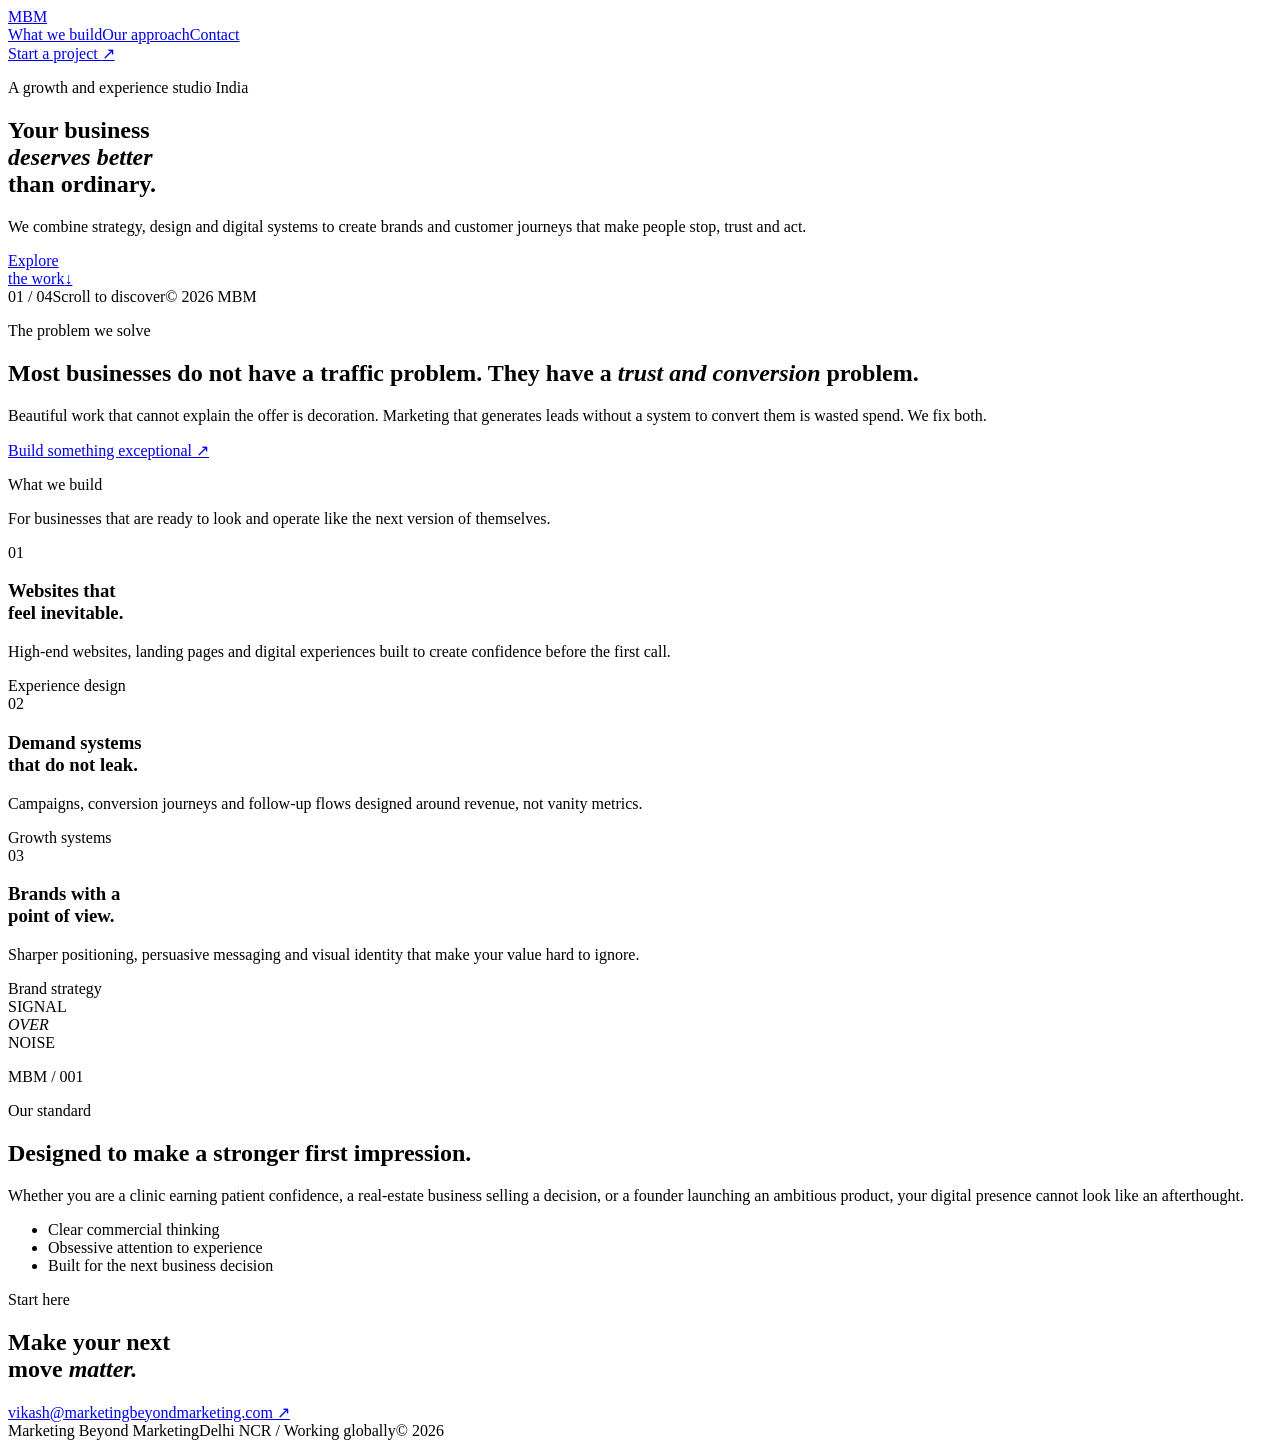
==== index.html @ a62ef7ad "Add initial Marketing Beyond Marketing website" ====
<!doctype html>
<html lang="en">
  <head>
    <meta charset="UTF-8" />
    <meta name="viewport" content="width=device-width, initial-scale=1.0" />
    <meta name="description" content="Marketing Beyond Marketing builds premium websites and growth systems for ambitious businesses." />
    <title>Marketing Beyond Marketing | Built to move business</title>
    <link rel="preconnect" href="https://fonts.googleapis.com" />
    <link rel="preconnect" href="https://fonts.gstatic.com" crossorigin />
    <link href="https://fonts.googleapis.com/css2?family=DM+Mono:wght@400;500&family=Manrope:wght@400;500;600;700;800&display=swap" rel="stylesheet" />
    <link rel="stylesheet" href="styles.css" />
  </head>
  <body>
    <div class="noise"></div>
    <header class="nav">
      <a class="brand" href="#top" aria-label="Marketing Beyond Marketing home"><span>MBM</span><i></i></a>
      <nav aria-label="Primary navigation"><a href="#work">What we build</a><a href="#approach">Our approach</a><a href="#contact">Contact</a></nav>
      <a class="nav-cta" href="#contact">Start a project <span>↗</span></a>
    </header>

    <main id="top">
      <section class="hero">
        <div class="orb orb-one"></div><div class="orb orb-two"></div>
        <p class="eyebrow reveal">A growth and experience studio <span></span> India</p>
        <h1 class="reveal delay-1">Your business<br /><em>deserves better</em><br />than ordinary.</h1>
        <div class="hero-bottom reveal delay-2">
          <p>We combine strategy, design and digital systems to create brands and customer journeys that make people stop, trust and act.</p>
          <a class="circle-link" href="#work" aria-label="Explore our work"><span>Explore<br />the work</span><b>↓</b></a>
        </div>
        <div class="hero-meta reveal delay-3"><span>01 / 04</span><span>Scroll to discover</span><span>© 2026 MBM</span></div>
      </section>

      <section class="statement" id="work">
        <p class="eyebrow">The problem we solve</p>
        <h2>Most businesses do not have a traffic problem. They have a <em>trust and conversion</em> problem.</h2>
        <div class="statement-grid">
          <p>Beautiful work that cannot explain the offer is decoration. Marketing that generates leads without a system to convert them is wasted spend. We fix both.</p>
          <a class="text-link" href="#contact">Build something exceptional <span>↗</span></a>
        </div>
      </section>

      <section class="capabilities">
        <div class="capability-title"><p class="eyebrow">What we build</p><p>For businesses that are ready to look and operate like the next version of themselves.</p></div>
        <article><span>01</span><h3>Websites that<br />feel inevitable.</h3><p>High-end websites, landing pages and digital experiences built to create confidence before the first call.</p><div class="line"></div><span class="tag">Experience design</span></article>
        <article><span>02</span><h3>Demand systems<br />that do not leak.</h3><p>Campaigns, conversion journeys and follow-up flows designed around revenue, not vanity metrics.</p><div class="line"></div><span class="tag">Growth systems</span></article>
        <article><span>03</span><h3>Brands with a<br />point of view.</h3><p>Sharper positioning, persuasive messaging and visual identity that make your value hard to ignore.</p><div class="line"></div><span class="tag">Brand strategy</span></article>
      </section>

      <section class="showcase" id="approach">
        <div class="showcase-art"><div class="grid"><span></span><span></span><span></span><span></span><span></span><span></span><span></span><span></span></div><div class="art-copy">SIGNAL<br /><em>OVER</em><br />NOISE</div><p>MBM / 001</p></div>
        <div class="showcase-copy"><p class="eyebrow">Our standard</p><h2>Designed to make a stronger first impression.</h2><p>Whether you are a clinic earning patient confidence, a real-estate business selling a decision, or a founder launching an ambitious product, your digital presence cannot look like an afterthought.</p><ul><li>Clear commercial thinking</li><li>Obsessive attention to experience</li><li>Built for the next business decision</li></ul></div>
      </section>

      <section class="contact" id="contact">
        <p class="eyebrow">Start here</p>
        <h2>Make your next<br />move <em>matter.</em></h2>
        <a class="email-link" href="mailto:vikash@marketingbeyondmarketing.com">vikash@marketingbeyondmarketing.com <span>↗</span></a>
        <div class="contact-foot"><span>Marketing Beyond Marketing</span><span>Delhi NCR / Working globally</span><span>© 2026</span></div>
      </section>
    </main>
    <script src="script.js"></script>
  </body>
</html>
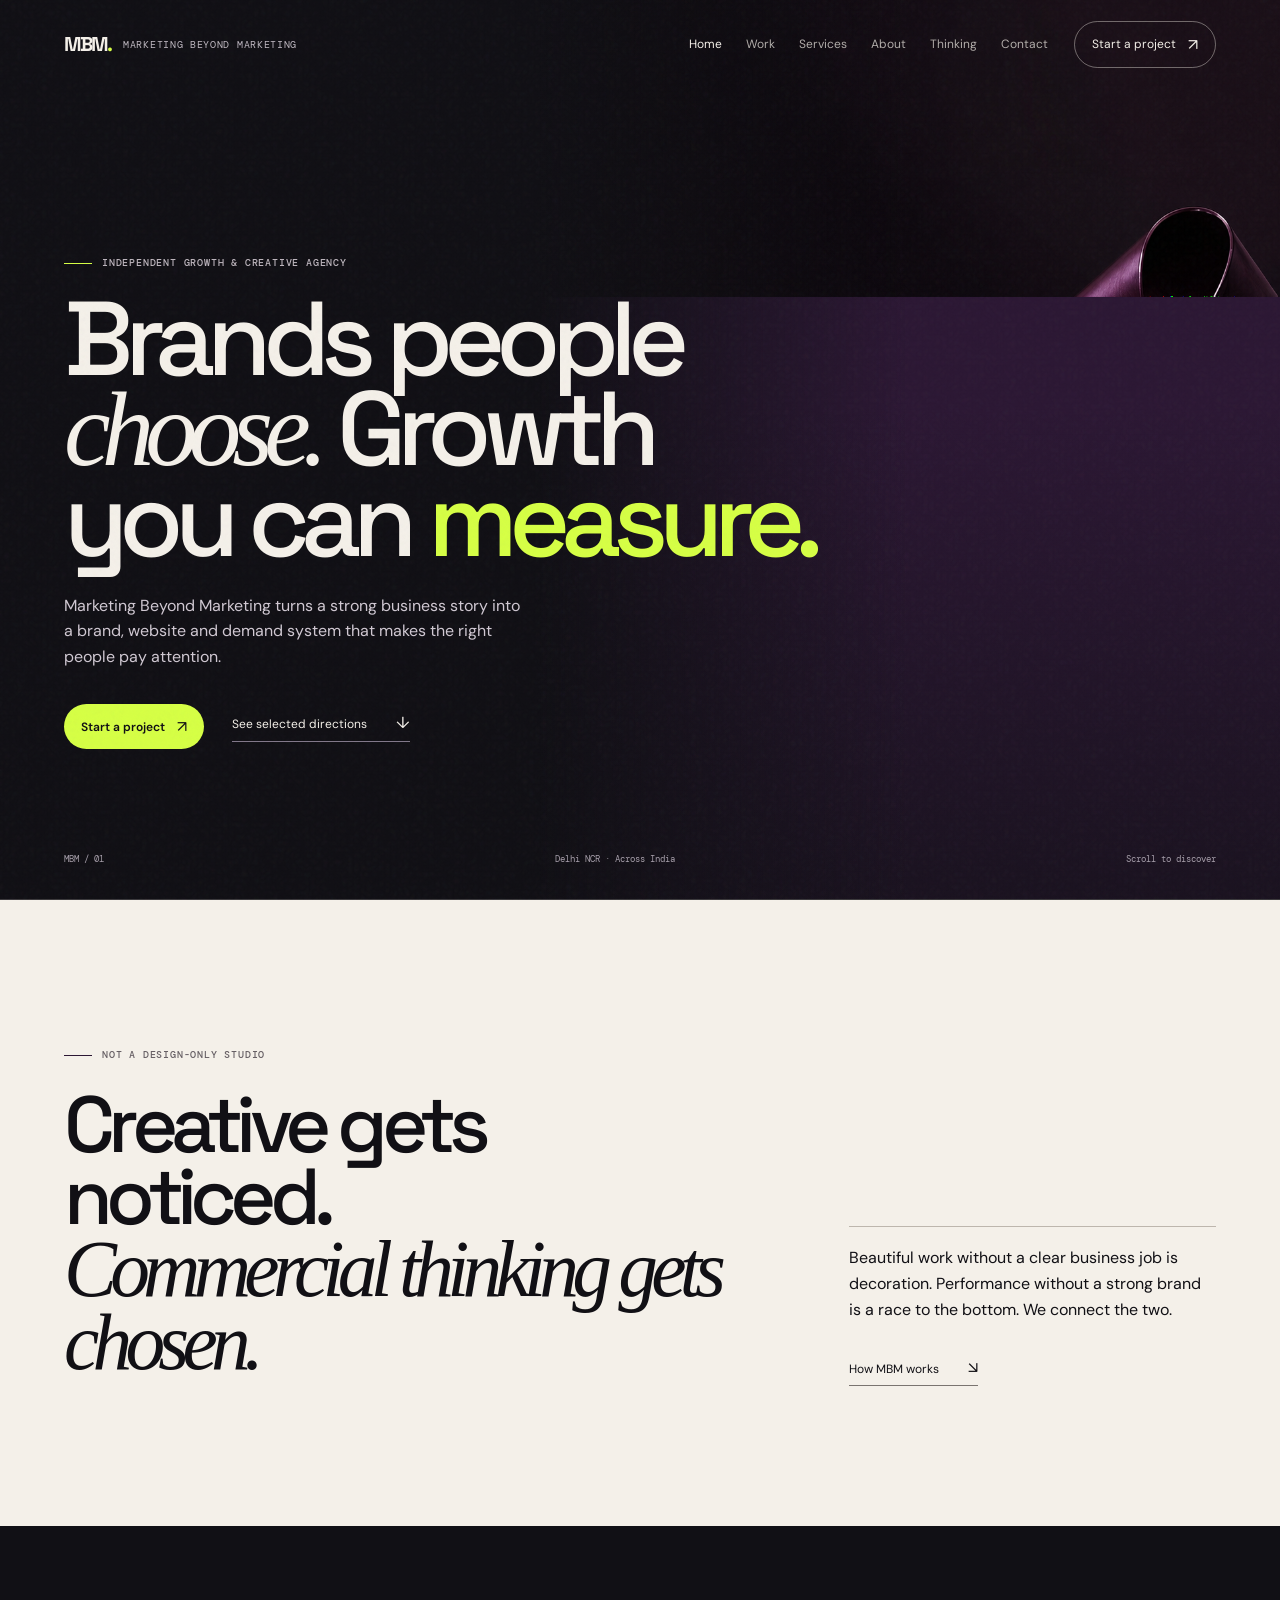
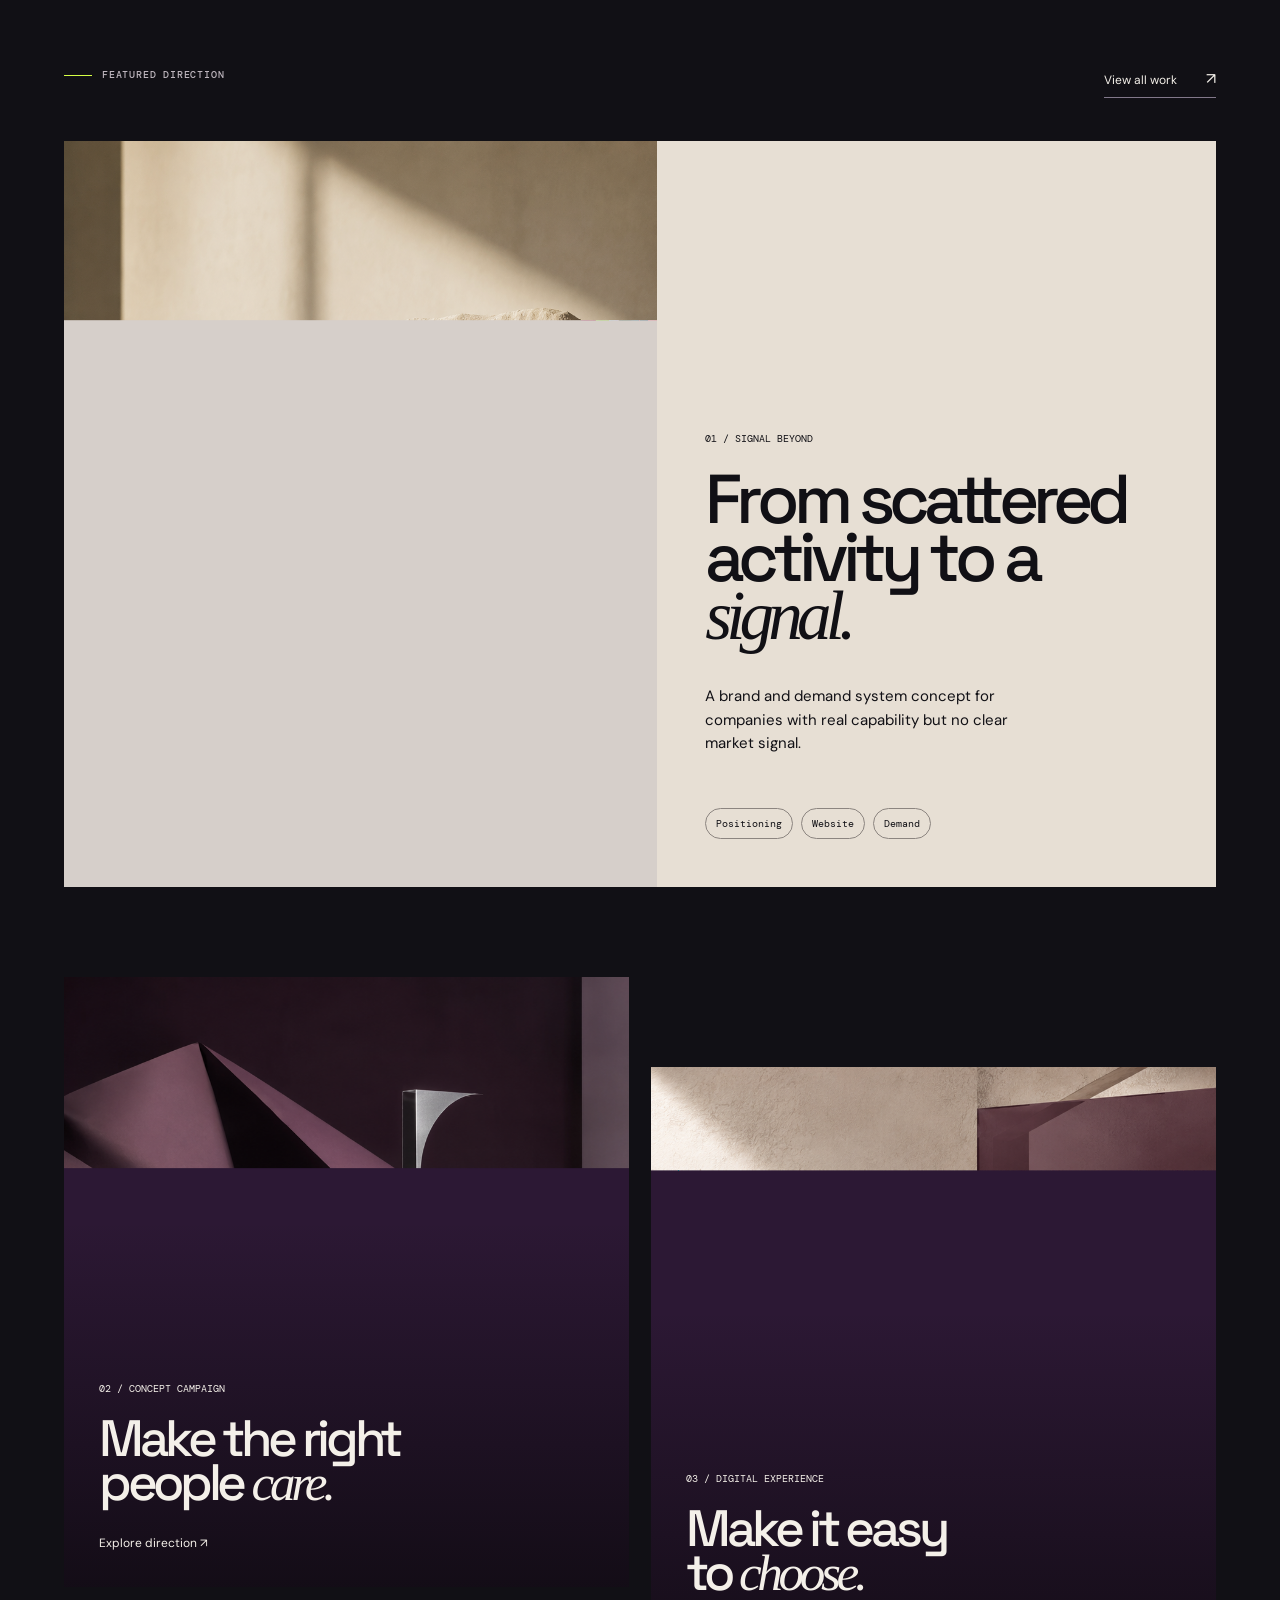
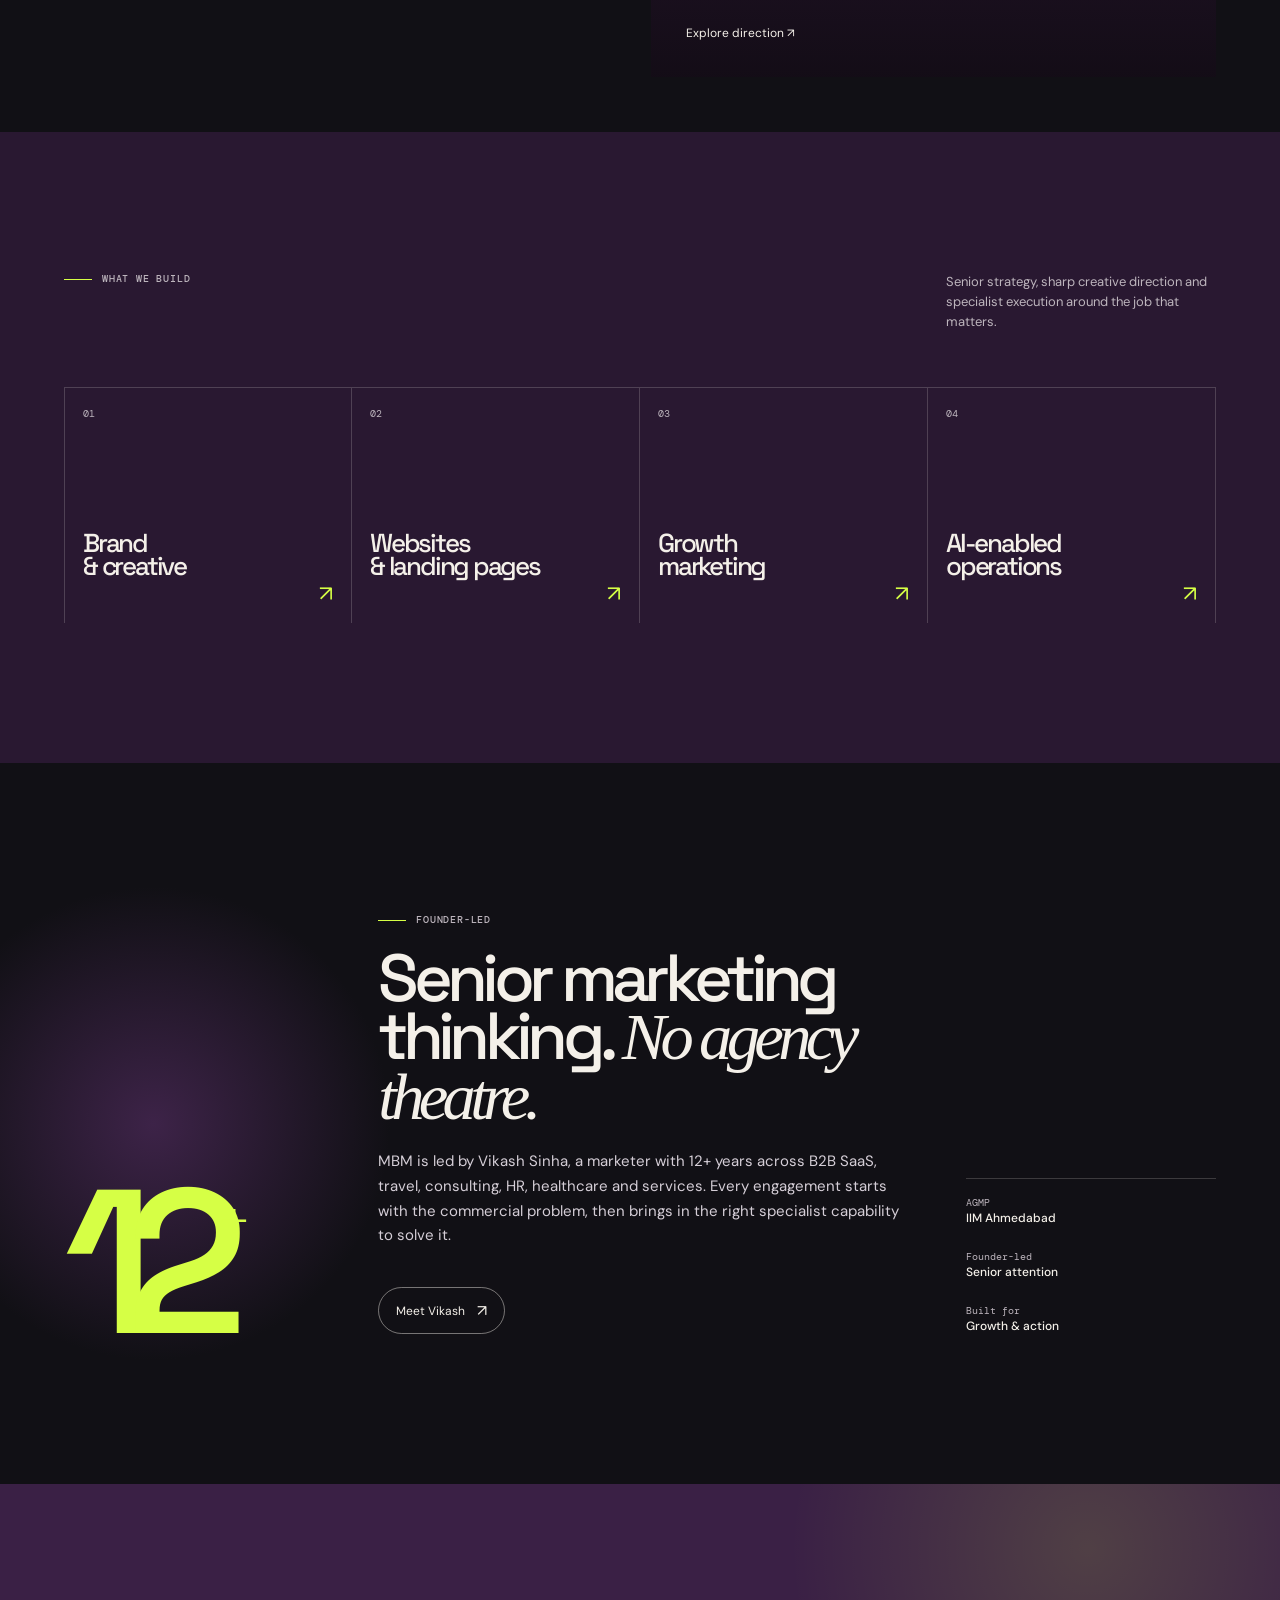
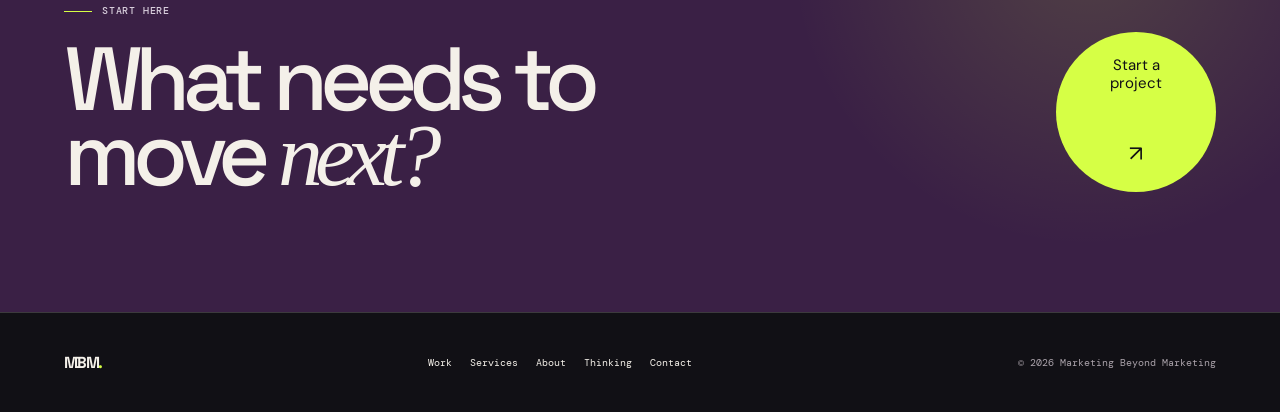
==== commit 9ef94ea0: "Publish MBM multi-page site and contact form" ====
--- a/index.html
+++ b/index.html
@@ -3,61 +3,215 @@
   <head>
     <meta charset="UTF-8" />
     <meta name="viewport" content="width=device-width, initial-scale=1.0" />
-    <meta name="description" content="Marketing Beyond Marketing builds premium websites and growth systems for ambitious businesses." />
-    <title>Marketing Beyond Marketing | Built to move business</title>
+    <meta
+      name="description"
+      content="Marketing Beyond Marketing is a founder-led growth and creative agency building brands, websites and demand systems."
+    />
+    <title>Marketing Beyond Marketing | Growth-led creative agency</title>
     <link rel="preconnect" href="https://fonts.googleapis.com" />
     <link rel="preconnect" href="https://fonts.gstatic.com" crossorigin />
-    <link href="https://fonts.googleapis.com/css2?family=DM+Mono:wght@400;500&family=Manrope:wght@400;500;600;700;800&display=swap" rel="stylesheet" />
+    <link
+      href="https://fonts.googleapis.com/css2?family=DM+Mono:wght@400;500&family=DM+Sans:opsz,wght@9..40,400;9..40,500;9..40,600;9..40,700&family=Space+Grotesk:wght@400;500;600;700&display=swap"
+      rel="stylesheet"
+    />
     <link rel="stylesheet" href="styles.css" />
   </head>
   <body>
-    <div class="noise"></div>
-    <header class="nav">
-      <a class="brand" href="#top" aria-label="Marketing Beyond Marketing home"><span>MBM</span><i></i></a>
-      <nav aria-label="Primary navigation"><a href="#work">What we build</a><a href="#approach">Our approach</a><a href="#contact">Contact</a></nav>
-      <a class="nav-cta" href="#contact">Start a project <span>↗</span></a>
+    <div class="grain" aria-hidden="true"></div>
+    <header class="nav shell">
+      <a
+        class="brand"
+        href="index.html"
+        aria-label="Marketing Beyond Marketing home"
+        ><span class="brand-mark">MBM</span
+        ><small>Marketing Beyond Marketing</small></a
+      ><button
+        class="menu-toggle"
+        aria-expanded="false"
+        aria-controls="site-menu"
+      >
+        Menu
+      </button>
+      <nav id="site-menu" aria-label="Primary navigation">
+        <a class="active" href="index.html">Home</a><a href="work.html">Work</a
+        ><a href="services.html">Services</a><a href="about.html">About</a
+        ><a href="thinking.html">Thinking</a><a href="contact.html">Contact</a>
+      </nav>
+      <a class="nav-cta" href="contact.html">Start a project <b>↗</b></a>
     </header>
-
-    <main id="top">
-      <section class="hero">
-        <div class="orb orb-one"></div><div class="orb orb-two"></div>
-        <p class="eyebrow reveal">A growth and experience studio <span></span> India</p>
-        <h1 class="reveal delay-1">Your business<br /><em>deserves better</em><br />than ordinary.</h1>
-        <div class="hero-bottom reveal delay-2">
-          <p>We combine strategy, design and digital systems to create brands and customer journeys that make people stop, trust and act.</p>
-          <a class="circle-link" href="#work" aria-label="Explore our work"><span>Explore<br />the work</span><b>↓</b></a>
-        </div>
-        <div class="hero-meta reveal delay-3"><span>01 / 04</span><span>Scroll to discover</span><span>© 2026 MBM</span></div>
-      </section>
-
-      <section class="statement" id="work">
-        <p class="eyebrow">The problem we solve</p>
-        <h2>Most businesses do not have a traffic problem. They have a <em>trust and conversion</em> problem.</h2>
-        <div class="statement-grid">
-          <p>Beautiful work that cannot explain the offer is decoration. Marketing that generates leads without a system to convert them is wasted spend. We fix both.</p>
-          <a class="text-link" href="#contact">Build something exceptional <span>↗</span></a>
-        </div>
-      </section>
-
+    <main>
+      <section class="hero shell">
+        <div class="hero-copy">
+          <p class="eyebrow">
+            <span></span>Independent growth &amp; creative agency
+          </p>
+          <h1>
+            Brands people<br /><em>choose.</em> Growth<br />you can
+            <strong>measure.</strong>
+          </h1>
+          <p class="hero-intro">
+            Marketing Beyond Marketing turns a strong business story into a
+            brand, website and demand system that makes the right people pay
+            attention.
+          </p>
+          <div class="hero-actions">
+            <a class="button lime" href="contact.html"
+              >Start a project <b>↗</b></a
+            ><a class="text-arrow" href="work.html"
+              >See selected directions <b>↓</b></a
+            >
+          </div>
+        </div>
+        <div class="hero-visual">
+          <img
+            src="assets/mbm-hero-editorial-v2.png"
+            alt="Editorial plum sculpture with lime and chrome accents"
+          />
+        </div>
+        <div class="hero-index">
+          <span>MBM / 01</span><span>Delhi NCR · Across India</span
+          ><span>Scroll to discover</span>
+        </div>
+      </section>
+      <section class="statement">
+        <div class="shell">
+          <p class="eyebrow dark"><span></span>Not a design-only studio</p>
+          <div class="statement-grid">
+            <h2>
+              Creative gets noticed.<br /><em
+                >Commercial thinking gets chosen.</em
+              >
+            </h2>
+            <div>
+              <p>
+                Beautiful work without a clear business job is decoration.
+                Performance without a strong brand is a race to the bottom. We
+                connect the two.
+              </p>
+              <a class="text-arrow dark-link" href="services.html"
+                >How MBM works <b>↘</b></a
+              >
+            </div>
+          </div>
+        </div>
+      </section>
+      <section class="feature shell">
+        <div class="section-label">
+          <p class="eyebrow"><span></span>Featured direction</p>
+          <a class="text-arrow" href="work.html">View all work <b>↗</b></a>
+        </div>
+        <article class="feature-card">
+          <div class="feature-image">
+            <img
+              src="assets/mbm-signal-study-v1.png"
+              alt="Editorial sculptural brand study in ivory plum cobalt and lime"
+            />
+          </div>
+          <div class="feature-copy">
+            <span>01 / Signal beyond</span>
+            <h2>From scattered<br />activity to a <em>signal.</em></h2>
+            <p>
+              A brand and demand system concept for companies with real
+              capability but no clear market signal.
+            </p>
+            <div class="tags">
+              <b>Positioning</b><b>Website</b><b>Demand</b>
+            </div>
+          </div>
+        </article>
+      </section>
+      <section class="split-work shell">
+        <div class="work-card">
+          <img
+            src="assets/mbm-campaign-concept-v1.png"
+            alt="Concept campaign visual in plum and lime"
+          />
+          <div>
+            <span>02 / Concept campaign</span>
+            <h3>Make the right<br />people <em>care.</em></h3>
+            <a href="work.html">Explore direction ↗</a>
+          </div>
+        </div>
+        <div class="work-card offset">
+          <img
+            src="assets/mbm-web-concept-v1.png"
+            alt="Premium website experience concept on devices"
+          />
+          <div>
+            <span>03 / Digital experience</span>
+            <h3>Make it easy<br />to <em>choose.</em></h3>
+            <a href="work.html">Explore direction ↗</a>
+          </div>
+        </div>
+      </section>
       <section class="capabilities">
-        <div class="capability-title"><p class="eyebrow">What we build</p><p>For businesses that are ready to look and operate like the next version of themselves.</p></div>
-        <article><span>01</span><h3>Websites that<br />feel inevitable.</h3><p>High-end websites, landing pages and digital experiences built to create confidence before the first call.</p><div class="line"></div><span class="tag">Experience design</span></article>
-        <article><span>02</span><h3>Demand systems<br />that do not leak.</h3><p>Campaigns, conversion journeys and follow-up flows designed around revenue, not vanity metrics.</p><div class="line"></div><span class="tag">Growth systems</span></article>
-        <article><span>03</span><h3>Brands with a<br />point of view.</h3><p>Sharper positioning, persuasive messaging and visual identity that make your value hard to ignore.</p><div class="line"></div><span class="tag">Brand strategy</span></article>
-      </section>
-
-      <section class="showcase" id="approach">
-        <div class="showcase-art"><div class="grid"><span></span><span></span><span></span><span></span><span></span><span></span><span></span><span></span></div><div class="art-copy">SIGNAL<br /><em>OVER</em><br />NOISE</div><p>MBM / 001</p></div>
-        <div class="showcase-copy"><p class="eyebrow">Our standard</p><h2>Designed to make a stronger first impression.</h2><p>Whether you are a clinic earning patient confidence, a real-estate business selling a decision, or a founder launching an ambitious product, your digital presence cannot look like an afterthought.</p><ul><li>Clear commercial thinking</li><li>Obsessive attention to experience</li><li>Built for the next business decision</li></ul></div>
-      </section>
-
-      <section class="contact" id="contact">
-        <p class="eyebrow">Start here</p>
-        <h2>Make your next<br />move <em>matter.</em></h2>
-        <a class="email-link" href="mailto:vikash@marketingbeyondmarketing.com">vikash@marketingbeyondmarketing.com <span>↗</span></a>
-        <div class="contact-foot"><span>Marketing Beyond Marketing</span><span>Delhi NCR / Working globally</span><span>© 2026</span></div>
+        <div class="shell">
+          <div class="section-label">
+            <p class="eyebrow"><span></span>What we build</p>
+            <p class="caption">
+              Senior strategy, sharp creative direction and specialist execution
+              around the job that matters.
+            </p>
+          </div>
+          <div class="capability-grid">
+            <a href="services.html"
+              ><span>01</span>
+              <h3>Brand<br />&amp; creative</h3>
+              <i>↗</i></a
+            ><a href="services.html"
+              ><span>02</span>
+              <h3>Websites<br />&amp; landing pages</h3>
+              <i>↗</i></a
+            ><a href="services.html"
+              ><span>03</span>
+              <h3>Growth<br />marketing</h3>
+              <i>↗</i></a
+            ><a href="services.html"
+              ><span>04</span>
+              <h3>AI-enabled<br />operations</h3>
+              <i>↗</i></a
+            >
+          </div>
+        </div>
+      </section>
+      <section class="founder shell">
+        <div class="founder-count">12<span>+</span></div>
+        <div>
+          <p class="eyebrow"><span></span>Founder-led</p>
+          <h2>Senior marketing<br />thinking. <em>No agency theatre.</em></h2>
+          <p>
+            MBM is led by Vikash Sinha, a marketer with 12+ years across B2B
+            SaaS, travel, consulting, HR, healthcare and services. Every
+            engagement starts with the commercial problem, then brings in the
+            right specialist capability to solve it.
+          </p>
+          <a class="button outline" href="about.html">Meet Vikash <b>↗</b></a>
+        </div>
+        <div class="credential-list">
+          <span>AGMP<br /><b>IIM Ahmedabad</b></span
+          ><span>Founder-led<br /><b>Senior attention</b></span
+          ><span>Built for<br /><b>Growth &amp; action</b></span>
+        </div>
+      </section>
+      <section class="cta-panel shell">
+        <div>
+          <p class="eyebrow"><span></span>Start here</p>
+          <h2>What needs to<br />move <em>next?</em></h2>
+        </div>
+        <a class="circle-link" href="contact.html"
+          >Start a<br />project <b>↗</b></a
+        >
       </section>
     </main>
+    <footer class="footer shell">
+      <a class="brand" href="index.html"><span class="brand-mark">MBM</span></a>
+      <div>
+        <a href="work.html">Work</a><a href="services.html">Services</a
+        ><a href="about.html">About</a><a href="thinking.html">Thinking</a
+        ><a href="contact.html">Contact</a>
+      </div>
+      <span>© 2026 Marketing Beyond Marketing</span>
+    </footer>
     <script src="script.js"></script>
   </body>
 </html>
--- a/styles.css
+++ b/styles.css
@@ -0,0 +1,1036 @@
+:root {
+  --ink: #111015;
+  --plum: #2c1834;
+  --paper: #f4f0e9;
+  --lime: #d6ff45;
+  --muted: #bdb5bd;
+  --line: rgba(244, 240, 233, 0.19);
+  --serif: Georgia, "Times New Roman", serif;
+}
+
+* {
+  box-sizing: border-box;
+}
+html {
+  scroll-behavior: smooth;
+}
+body {
+  margin: 0;
+  background: var(--ink);
+  color: var(--paper);
+  font-family: "DM Sans", sans-serif;
+  overflow-x: hidden;
+}
+.shell {
+  padding-left: 5vw;
+  padding-right: 5vw;
+}
+.grain {
+  position: fixed;
+  inset: 0;
+  z-index: 50;
+  opacity: 0.035;
+  pointer-events: none;
+  background-image: url("data:image/svg+xml,%3Csvg viewBox='0 0 180 180' xmlns='http://www.w3.org/2000/svg'%3E%3Cfilter id='n'%3E%3CfeTurbulence baseFrequency='.8' numOctaves='3' stitchTiles='stitch'/%3E%3C/filter%3E%3Crect width='100%25' height='100%25' filter='url(%23n)'/%3E%3C/svg%3E");
+}
+.nav {
+  height: 88px;
+  display: flex;
+  align-items: center;
+  gap: 26px;
+  position: absolute;
+  inset: 0 0 auto;
+  z-index: 10;
+}
+.brand {
+  color: var(--paper);
+  text-decoration: none;
+  display: flex;
+  align-items: center;
+  gap: 12px;
+}
+.brand-mark {
+  font:
+    700 20px "Space Grotesk",
+    sans-serif;
+  letter-spacing: -0.1em;
+}
+.brand-mark::after {
+  content: ".";
+  color: var(--lime);
+}
+.brand small {
+  font:
+    10px "DM Mono",
+    monospace;
+  text-transform: uppercase;
+  letter-spacing: 0.07em;
+  color: #bfb8c1;
+}
+.nav nav {
+  display: flex;
+  gap: 24px;
+  margin-left: auto;
+}
+.nav nav a,
+.footer a {
+  font-size: 12px;
+  color: var(--paper);
+  text-decoration: none;
+}
+.nav nav a {
+  opacity: 0.7;
+}
+.nav nav a:hover,
+.nav nav a.active {
+  opacity: 1;
+}
+.nav-cta,
+.button {
+  display: inline-flex;
+  align-items: center;
+  gap: 12px;
+  text-decoration: none;
+  border-radius: 99px;
+  padding: 12px 17px;
+  font-size: 12px;
+}
+.nav-cta {
+  color: var(--paper);
+  border: 1px solid rgba(244, 240, 233, 0.4);
+}
+.button b,
+.nav-cta b {
+  font-size: 16px;
+  font-weight: 400;
+}
+.menu-toggle {
+  display: none;
+}
+.hero {
+  min-height: 100svh;
+  padding-top: 140px;
+  padding-bottom: 34px;
+  position: relative;
+  display: flex;
+  align-items: center;
+  border-bottom: 1px solid var(--line);
+  overflow: hidden;
+}
+.hero-copy {
+  width: 68%;
+  z-index: 2;
+  position: relative;
+}
+.eyebrow {
+  margin: 0;
+  font:
+    500 10px "DM Mono",
+    monospace;
+  text-transform: uppercase;
+  letter-spacing: 0.08em;
+  color: var(--muted);
+}
+.eyebrow span {
+  width: 28px;
+  height: 1px;
+  background: var(--lime);
+  display: inline-block;
+  margin-right: 10px;
+  vertical-align: middle;
+}
+.hero h1,
+h2,
+h3 {
+  font-family: "Space Grotesk", sans-serif;
+  letter-spacing: -0.085em;
+  font-weight: 500;
+}
+.hero h1 {
+  font-size: clamp(58px, 8.2vw, 132px);
+  line-height: 0.86;
+  margin: 25px 0 27px;
+  max-width: 980px;
+}
+.hero h1 em,
+h2 em,
+h3 em {
+  font-family: var(--serif);
+  font-weight: 400;
+}
+.hero h1 strong {
+  color: var(--lime);
+  font-weight: 500;
+}
+.hero-intro {
+  max-width: 460px;
+  color: #d1c9d3;
+  line-height: 1.62;
+  font-size: 16px;
+}
+.hero-actions {
+  display: flex;
+  align-items: center;
+  gap: 28px;
+  margin-top: 34px;
+}
+.lime {
+  color: var(--ink);
+  background: var(--lime);
+  font-weight: 600;
+}
+.outline {
+  color: var(--paper);
+  border: 1px solid rgba(244, 240, 233, 0.45);
+}
+.text-arrow {
+  color: var(--paper);
+  text-decoration: none;
+  border-bottom: 1px solid #82788a;
+  padding-bottom: 8px;
+  font-size: 12px;
+}
+.text-arrow b {
+  font-size: 16px;
+  font-weight: 400;
+  margin-left: 26px;
+}
+.hero-visual {
+  position: absolute;
+  inset: 0 0 0 auto;
+  width: 58%;
+  background: var(--plum);
+}
+.hero-visual::after {
+  content: "";
+  position: absolute;
+  inset: 0;
+  background:
+    linear-gradient(90deg, var(--ink), transparent 50%),
+    linear-gradient(0deg, rgba(17, 16, 21, 0.65), transparent 55%);
+}
+.hero-visual img {
+  width: 100%;
+  height: 100%;
+  object-fit: cover;
+}
+.hero-index {
+  position: absolute;
+  z-index: 2;
+  bottom: 34px;
+  left: 5vw;
+  right: 5vw;
+  display: flex;
+  justify-content: space-between;
+  color: #a8a0ac;
+  font:
+    9px "DM Mono",
+    monospace;
+}
+.statement {
+  background: var(--paper);
+  color: var(--ink);
+  padding: 148px 0;
+}
+.eyebrow.dark {
+  color: #665f64;
+}
+.eyebrow.dark span {
+  background: var(--plum);
+}
+.statement-grid {
+  display: grid;
+  grid-template-columns: 1.3fr 0.7fr;
+  gap: 8vw;
+  align-items: end;
+  margin-top: 28px;
+}
+.statement h2 {
+  font-size: clamp(43px, 6.2vw, 98px);
+  line-height: 0.91;
+  margin: 0;
+}
+.statement-grid > div {
+  border-top: 1px solid #bdb6ad;
+  padding-top: 18px;
+}
+.statement-grid p {
+  font-size: 16px;
+  line-height: 1.62;
+  margin: 0 0 34px;
+}
+.dark-link {
+  color: var(--ink);
+  border-color: #7a7470;
+}
+.section-label {
+  display: flex;
+  justify-content: space-between;
+  align-items: start;
+  gap: 25px;
+}
+.caption {
+  max-width: 270px;
+  margin: 0;
+  color: var(--muted);
+  font-size: 13px;
+  line-height: 1.55;
+}
+.feature {
+  padding-top: 142px;
+  padding-bottom: 90px;
+}
+.feature-card {
+  display: grid;
+  grid-template-columns: 1.03fr 0.97fr;
+  min-height: 655px;
+  margin-top: 43px;
+  background: #e7dfd4;
+  color: var(--ink);
+}
+.feature-image {
+  overflow: hidden;
+  background: #d6cfca;
+}
+.feature-image img {
+  width: 100%;
+  height: 100%;
+  object-fit: cover;
+}
+.feature-copy {
+  padding: 48px;
+  display: flex;
+  flex-direction: column;
+  justify-content: end;
+}
+.feature-copy > span,
+.work-card span {
+  font:
+    10px "DM Mono",
+    monospace;
+  text-transform: uppercase;
+}
+.feature-copy h2 {
+  font-size: clamp(48px, 5.4vw, 86px);
+  line-height: 0.84;
+  margin: 25px 0;
+}
+.feature-copy p {
+  max-width: 340px;
+  font-size: 15px;
+  line-height: 1.55;
+}
+.tags {
+  display: flex;
+  flex-wrap: wrap;
+  gap: 8px;
+  margin-top: 38px;
+}
+.tags b {
+  font:
+    10px "DM Mono",
+    monospace;
+  border: 1px solid #8c8580;
+  border-radius: 20px;
+  padding: 8px 10px;
+  font-weight: 400;
+}
+.split-work {
+  display: grid;
+  grid-template-columns: 1fr 1fr;
+  gap: 22px;
+  padding-bottom: 145px;
+}
+.work-card {
+  position: relative;
+  min-height: 610px;
+  overflow: hidden;
+  background: var(--plum);
+}
+.work-card.offset {
+  transform: translateY(90px);
+}
+.work-card::after {
+  content: "";
+  position: absolute;
+  inset: 0;
+  background: linear-gradient(0deg, rgba(14, 10, 16, 0.82), transparent 60%);
+}
+.work-card img {
+  width: 100%;
+  height: 100%;
+  position: absolute;
+  object-fit: cover;
+}
+.work-card > div {
+  position: absolute;
+  z-index: 2;
+  bottom: 35px;
+  left: 35px;
+  right: 35px;
+}
+.work-card h3 {
+  font-size: clamp(35px, 4vw, 63px);
+  line-height: 0.86;
+  margin: 20px 0 26px;
+}
+.work-card a {
+  color: var(--paper);
+  font-size: 12px;
+  text-decoration: none;
+}
+.capabilities {
+  padding: 140px 0;
+  background: #291831;
+}
+.capability-grid {
+  display: grid;
+  grid-template-columns: repeat(4, 1fr);
+  margin-top: 54px;
+  border-top: 1px solid var(--line);
+}
+.capability-grid a {
+  min-height: 235px;
+  padding: 19px 18px 15px;
+  border-right: 1px solid var(--line);
+  display: flex;
+  flex-direction: column;
+  text-decoration: none;
+  color: var(--paper);
+  transition: background 0.25s;
+}
+.capability-grid a:first-child {
+  border-left: 1px solid var(--line);
+}
+.capability-grid a:hover {
+  background: #3a2244;
+}
+.capability-grid span {
+  font:
+    10px "DM Mono",
+    monospace;
+  color: var(--muted);
+}
+.capability-grid h3 {
+  font-size: 26px;
+  line-height: 0.9;
+  margin: auto 0 0;
+}
+.capability-grid i {
+  align-self: end;
+  font-style: normal;
+  color: var(--lime);
+  font-size: 22px;
+}
+.founder {
+  padding-top: 150px;
+  padding-bottom: 150px;
+  display: grid;
+  grid-template-columns: 0.55fr 1.15fr 0.55fr;
+  gap: 5vw;
+  align-items: end;
+  background: radial-gradient(circle at 12% 50%, #3d2348, transparent 20%);
+}
+.founder-count {
+  font:
+    600 clamp(128px, 16vw, 245px) "Space Grotesk",
+    sans-serif;
+  letter-spacing: -0.14em;
+  color: var(--lime);
+  line-height: 0.7;
+}
+.founder-count span {
+  font: clamp(38px, 4vw, 70px) var(--serif);
+  vertical-align: top;
+}
+.founder h2 {
+  font-size: clamp(42px, 5.2vw, 80px);
+  line-height: 0.88;
+  margin: 23px 0;
+}
+.founder div > p:not(.eyebrow) {
+  font-size: 15px;
+  line-height: 1.65;
+  color: #d5ced7;
+  max-width: 540px;
+}
+.founder .button {
+  margin-top: 24px;
+}
+.credential-list {
+  border-top: 1px solid var(--line);
+  padding-top: 16px;
+  display: grid;
+  gap: 23px;
+}
+.credential-list span {
+  font:
+    10px "DM Mono",
+    monospace;
+  color: var(--muted);
+  line-height: 1.5;
+}
+.credential-list b {
+  font:
+    500 12px "DM Sans",
+    sans-serif;
+  color: var(--paper);
+}
+.cta-panel {
+  padding-top: 120px;
+  padding-bottom: 120px;
+  background:
+    radial-gradient(circle at 85% 15%, rgba(214, 255, 69, 0.14), transparent 26%),
+    #3a2045;
+  display: flex;
+  justify-content: space-between;
+  align-items: end;
+}
+.cta-panel .eyebrow {
+  color: #d8cedc;
+}
+.cta-panel .eyebrow span {
+  background: var(--lime);
+}
+.cta-panel h2 {
+  font-size: clamp(53px, 7vw, 110px);
+  line-height: 0.83;
+  margin: 25px 0 0;
+}
+.circle-link {
+  width: 160px;
+  height: 160px;
+  background: var(--lime);
+  border-radius: 50%;
+  display: grid;
+  place-items: center;
+  text-align: center;
+  color: var(--ink);
+  font-size: 15px;
+  line-height: 1.2;
+  text-decoration: none;
+  transition: transform 0.25s;
+}
+.circle-link:hover {
+  transform: rotate(-8deg) scale(1.04);
+}
+.circle-link b {
+  font-size: 22px;
+  font-weight: 400;
+}
+.footer {
+  min-height: 100px;
+  display: flex;
+  align-items: center;
+  justify-content: space-between;
+  gap: 25px;
+  border-top: 1px solid var(--line);
+  font:
+    10px "DM Mono",
+    monospace;
+  color: #aaa2aa;
+}
+.footer > div {
+  display: flex;
+  gap: 18px;
+}
+.footer a {
+  font-size: 10px;
+}
+.footer .brand-mark {
+  font-size: 16px;
+}
+.footer .brand small {
+  display: none;
+}
+.inner-page {
+  padding-top: 1px;
+}
+.page-hero {
+  padding-top: 195px;
+  padding-bottom: 100px;
+  min-height: 570px;
+  border-bottom: 1px solid var(--line);
+  background: radial-gradient(circle at 80% 50%, #35203e, transparent 26%);
+}
+.page-hero h1 {
+  font:
+    500 clamp(56px, 8vw, 124px) / 0.85 "Space Grotesk",
+    sans-serif;
+  letter-spacing: -0.09em;
+  margin: 25px 0;
+}
+.page-hero h1 em {
+  font-family: var(--serif);
+  font-weight: 400;
+}
+.page-hero > p:last-child {
+  max-width: 500px;
+  color: #d6ced7;
+  font-size: 16px;
+  line-height: 1.6;
+}
+.gallery {
+  padding-top: 110px;
+  padding-bottom: 145px;
+}
+.gallery article {
+  display: grid;
+  grid-template-columns: 1.15fr 0.85fr;
+  min-height: 540px;
+  margin-bottom: 30px;
+  background: var(--paper);
+  color: var(--ink);
+}
+.gallery article:nth-child(even) {
+  grid-template-columns: 0.85fr 1.15fr;
+}
+.gallery article:nth-child(even) img {
+  order: 2;
+}
+.gallery img {
+  width: 100%;
+  height: 100%;
+  object-fit: cover;
+}
+.gallery article > div {
+  padding: 48px;
+  display: flex;
+  flex-direction: column;
+  justify-content: end;
+}
+.gallery span,
+.writing-list span {
+  font:
+    10px "DM Mono",
+    monospace;
+  text-transform: uppercase;
+}
+.gallery h2 {
+  font-size: clamp(38px, 4.4vw, 70px);
+  line-height: 0.86;
+  margin: 22px 0;
+}
+.gallery p {
+  font-size: 15px;
+  line-height: 1.55;
+  max-width: 340px;
+}
+.service-detail {
+  padding-top: 80px;
+  padding-bottom: 145px;
+}
+.service-detail article {
+  display: grid;
+  grid-template-columns: 70px 1fr;
+  gap: 30px;
+  padding: 35px 0;
+  border-top: 1px solid var(--line);
+}
+.service-detail article:last-child {
+  border-bottom: 1px solid var(--line);
+}
+.service-detail article > span {
+  font:
+    10px "DM Mono",
+    monospace;
+  color: var(--lime);
+}
+.service-detail h2 {
+  font-size: clamp(32px, 4.5vw, 65px);
+  margin: 0 0 16px;
+  line-height: 0.9;
+}
+.service-detail p {
+  max-width: 600px;
+  color: #d4ccd6;
+  font-size: 16px;
+  line-height: 1.65;
+}
+.service-detail small {
+  color: var(--muted);
+  font:
+    10px "DM Mono",
+    monospace;
+}
+.about-story {
+  padding-top: 110px;
+  padding-bottom: 140px;
+  display: grid;
+  grid-template-columns: 0.7fr 1.3fr;
+  gap: 9vw;
+  align-items: end;
+}
+.about-story h2 {
+  font-size: clamp(43px, 5.7vw, 86px);
+  line-height: 0.87;
+  margin: 25px 0;
+}
+.about-story p:not(.eyebrow) {
+  max-width: 570px;
+  color: #d6ced7;
+  font-size: 16px;
+  line-height: 1.65;
+}
+.about-story .credentials {
+  border-top: 1px solid var(--line);
+  padding-top: 18px;
+  margin-top: 38px;
+  font:
+    10px "DM Mono",
+    monospace;
+}
+.writing-list {
+  padding-top: 75px;
+  padding-bottom: 145px;
+}
+.writing-list article {
+  padding: 34px 0;
+  border-top: 1px solid var(--line);
+  max-width: 970px;
+}
+.writing-list article:last-child {
+  border-bottom: 1px solid var(--line);
+}
+.writing-list h2 {
+  font-size: clamp(32px, 4.2vw, 65px);
+  line-height: 0.9;
+  margin: 18px 0;
+}
+.writing-list p {
+  color: #d6ced7;
+  font-size: 15px;
+}
+.writing-list a {
+  display: inline-block;
+  margin-top: 16px;
+  color: var(--lime);
+  font-size: 12px;
+  text-decoration: none;
+}
+.contact-panel {
+  min-height: 390px;
+  padding-top: 50px;
+  padding-bottom: 130px;
+  display: grid;
+  grid-template-columns: 1.15fr 0.85fr;
+  gap: 7vw;
+}
+.contact-panel > div {
+  border-top: 1px solid var(--line);
+  padding-top: 18px;
+}
+.contact-panel a {
+  display: block;
+  color: var(--lime);
+  font:
+    clamp(19px, 1.85vw, 30px) / 1.12 "Space Grotesk",
+    sans-serif;
+  letter-spacing: -0.035em;
+  text-decoration: none;
+  margin-top: 35px;
+  overflow-wrap: anywhere;
+}
+.contact-panel p:last-child {
+  color: #d6ced7;
+  font-size: 16px;
+  line-height: 1.65;
+  max-width: 380px;
+  margin-top: 35px;
+}
+.contact-form {
+  border-top: 1px solid var(--line);
+  padding-top: 18px;
+}
+.contact-form label {
+  display: block;
+  margin: 22px 0 8px;
+  color: #d6ced7;
+  font-size: 13px;
+}
+.contact-form input,
+.contact-form textarea {
+  width: 100%;
+  box-sizing: border-box;
+  border: 1px solid rgba(244, 240, 233, 0.26);
+  border-radius: 0;
+  background: rgba(244, 240, 233, 0.04);
+  color: var(--paper);
+  font: 400 15px "DM Sans", sans-serif;
+  padding: 13px 14px;
+}
+.contact-form textarea { resize: vertical; min-height: 135px; }
+.contact-form input:focus,
+.contact-form textarea:focus { outline: 1px solid var(--lime); border-color: var(--lime); }
+.contact-form ::placeholder { color: #a7a0a9; }
+.contact-submit { margin-top: 22px; cursor: pointer; }
+.form-note { font-size: 12px !important; margin-top: 14px; }
+.honeypot { display: none; }
+.article { max-width: 860px; padding-top: 85px; padding-bottom: 130px; }
+.back-link { color: var(--lime); font: 11px "DM Mono", monospace; text-decoration: none; }
+.article .eyebrow { margin-top: 55px; }
+.article h1 { font-size: clamp(46px, 6vw, 88px); letter-spacing: -0.07em; line-height: .92; margin: 20px 0 32px; }
+.article h2 { font-size: clamp(28px, 3vw, 42px); letter-spacing: -0.045em; line-height: 1; margin: 65px 0 18px; }
+.article p { color: #d6ced7; font-size: 18px; line-height: 1.75; max-width: 730px; }
+.article .article-intro { color: var(--paper); font-size: 24px; line-height: 1.5; }
+.framework-grid { display: grid; grid-template-columns: 1fr 1fr; border-top: 1px solid var(--line); margin-top: 30px; }
+.framework-grid > div { border-bottom: 1px solid var(--line); padding: 25px 28px 27px 0; }
+.framework-grid > div:nth-child(odd) { border-right: 1px solid var(--line); padding-right: 28px; }
+.framework-grid > div:nth-child(even) { padding-left: 28px; }
+.framework-grid span { color: var(--lime); font: 11px "DM Mono", monospace; }
+.framework-grid h3 { font: 600 25px "Space Grotesk", sans-serif; margin: 25px 0 8px; }
+.framework-grid p { font-size: 14px; line-height: 1.6; margin: 0; }
+.article-signoff { margin-top: 55px; color: var(--paper) !important; font-weight: 600; }
+.article-signoff span { color: var(--lime); font-weight: 400; }
+@media (max-width: 760px) {
+  .shell {
+    padding-left: 22px;
+    padding-right: 22px;
+  }
+  .nav {
+    height: 70px;
+    gap: 14px;
+  }
+  .brand small,
+  .nav-cta {
+    display: none;
+  }
+  .nav nav {
+    display: none;
+    position: absolute;
+    top: 70px;
+    left: 0;
+    right: 0;
+    margin: 0;
+    padding: 22px;
+    background: #221426;
+    flex-direction: column;
+  }
+  .nav nav.open {
+    display: flex;
+  }
+  .menu-toggle {
+    display: block;
+    margin-left: auto;
+    background: none;
+    border: 0;
+    color: var(--paper);
+    font:
+      10px "DM Mono",
+      monospace;
+    text-transform: uppercase;
+  }
+  .hero {
+    min-height: 800px;
+    align-items: flex-start;
+    padding-top: 145px;
+  }
+  .hero-copy {
+    width: 100%;
+  }
+  .hero h1 {
+    font-size: 15.4vw;
+  }
+  .hero-intro {
+    max-width: 315px;
+    font-size: 14px;
+  }
+  .hero-visual {
+    top: auto;
+    width: 100%;
+    height: 48%;
+    opacity: 0.75;
+  }
+  .hero-visual::after {
+    background: linear-gradient(0deg, var(--ink), transparent 85%);
+  }
+  .hero-index {
+    bottom: 22px;
+    font-size: 8px;
+  }
+  .hero-index span:nth-child(2) {
+    display: none;
+  }
+  .statement,
+  .feature,
+  .capabilities,
+  .founder {
+    padding-top: 85px;
+    padding-bottom: 85px;
+  }
+  .statement-grid,
+  .feature-card,
+  .founder {
+    display: block;
+  }
+  .statement h2 {
+    font-size: 12vw;
+    margin-bottom: 45px;
+  }
+  .feature-card {
+    min-height: 0;
+  }
+  .feature-image {
+    height: 116vw;
+    max-height: 540px;
+  }
+  .feature-copy {
+    padding: 32px 25px;
+    min-height: 360px;
+  }
+  .feature-copy h2 {
+    font-size: 12vw;
+  }
+  .split-work {
+    display: block;
+    padding-bottom: 90px;
+  }
+  .work-card {
+    min-height: 112vw;
+    max-height: 540px;
+    margin-bottom: 22px;
+  }
+  .work-card.offset {
+    transform: none;
+  }
+  .work-card > div {
+    bottom: 25px;
+    left: 24px;
+    right: 24px;
+  }
+  .work-card h3 {
+    font-size: 11vw;
+  }
+  .capability-grid {
+    grid-template-columns: 1fr 1fr;
+  }
+  .capability-grid a {
+    min-height: 185px;
+    border-bottom: 1px solid var(--line);
+  }
+  .capability-grid a:nth-child(odd) {
+    border-left: 1px solid var(--line);
+  }
+  .capability-grid h3 {
+    font-size: 22px;
+  }
+  .founder-count {
+    font-size: 42vw;
+    margin-bottom: 38px;
+  }
+  .founder > div:nth-child(2) {
+    margin-bottom: 45px;
+  }
+  .cta-panel {
+    display: block;
+    padding-top: 80px;
+    padding-bottom: 70px;
+  }
+  .cta-panel h2 {
+    font-size: 14vw;
+    margin-bottom: 44px;
+  }
+  .circle-link {
+    width: 130px;
+    height: 130px;
+  }
+  .footer > div,
+  .footer > span {
+    display: none;
+  }
+  .footer {
+    min-height: 70px;
+  }
+  .section-label {
+    display: block;
+  }
+  .section-label .text-arrow {
+    display: inline-block;
+    margin-top: 25px;
+  }
+  .caption {
+    margin-top: 25px;
+  }
+}
+
+@media (max-width: 760px) {
+  .inner-page .page-hero {
+    padding-top: 145px;
+    padding-bottom: 75px;
+    min-height: 450px;
+  }
+  .page-hero h1 {
+    font-size: 14vw;
+  }
+  .gallery {
+    padding-top: 55px;
+    padding-bottom: 85px;
+  }
+  .gallery article,
+  .gallery article:nth-child(even) {
+    display: block;
+    min-height: 0;
+  }
+  .gallery article:nth-child(even) img {
+    order: unset;
+  }
+  .gallery img {
+    height: 105vw;
+    max-height: 500px;
+  }
+  .gallery article > div {
+    min-height: 320px;
+    padding: 30px 24px;
+  }
+  .gallery h2 {
+    font-size: 11vw;
+  }
+  .service-detail {
+    padding-top: 40px;
+    padding-bottom: 85px;
+  }
+  .service-detail article {
+    grid-template-columns: 35px 1fr;
+    gap: 15px;
+    padding: 28px 0;
+  }
+  .service-detail h2 {
+    font-size: 9vw;
+  }
+  .about-story {
+    display: block;
+    padding-top: 80px;
+    padding-bottom: 85px;
+  }
+  .about-story .founder-count {
+    margin-bottom: 45px;
+  }
+  .about-story h2 {
+    font-size: 11vw;
+  }
+  .writing-list {
+    padding-top: 45px;
+    padding-bottom: 85px;
+  }
+  .writing-list h2 {
+    font-size: 9vw;
+  }
+  .contact-panel {
+    display: block;
+    padding-top: 20px;
+    padding-bottom: 85px;
+  }
+  .article { padding-top: 55px; padding-bottom: 85px; }
+  .article h1 { font-size: 13vw; }
+  .article .article-intro { font-size: 20px; }
+  .article p { font-size: 16px; }
+  .framework-grid { grid-template-columns: 1fr; }
+  .framework-grid > div:nth-child(odd),
+  .framework-grid > div:nth-child(even) { border-right: 0; padding-left: 0; padding-right: 0; }
+  .contact-panel > div + div {
+    margin-top: 45px;
+  }
+  .contact-panel a {
+    font-size: 6vw;
+  }
+}
